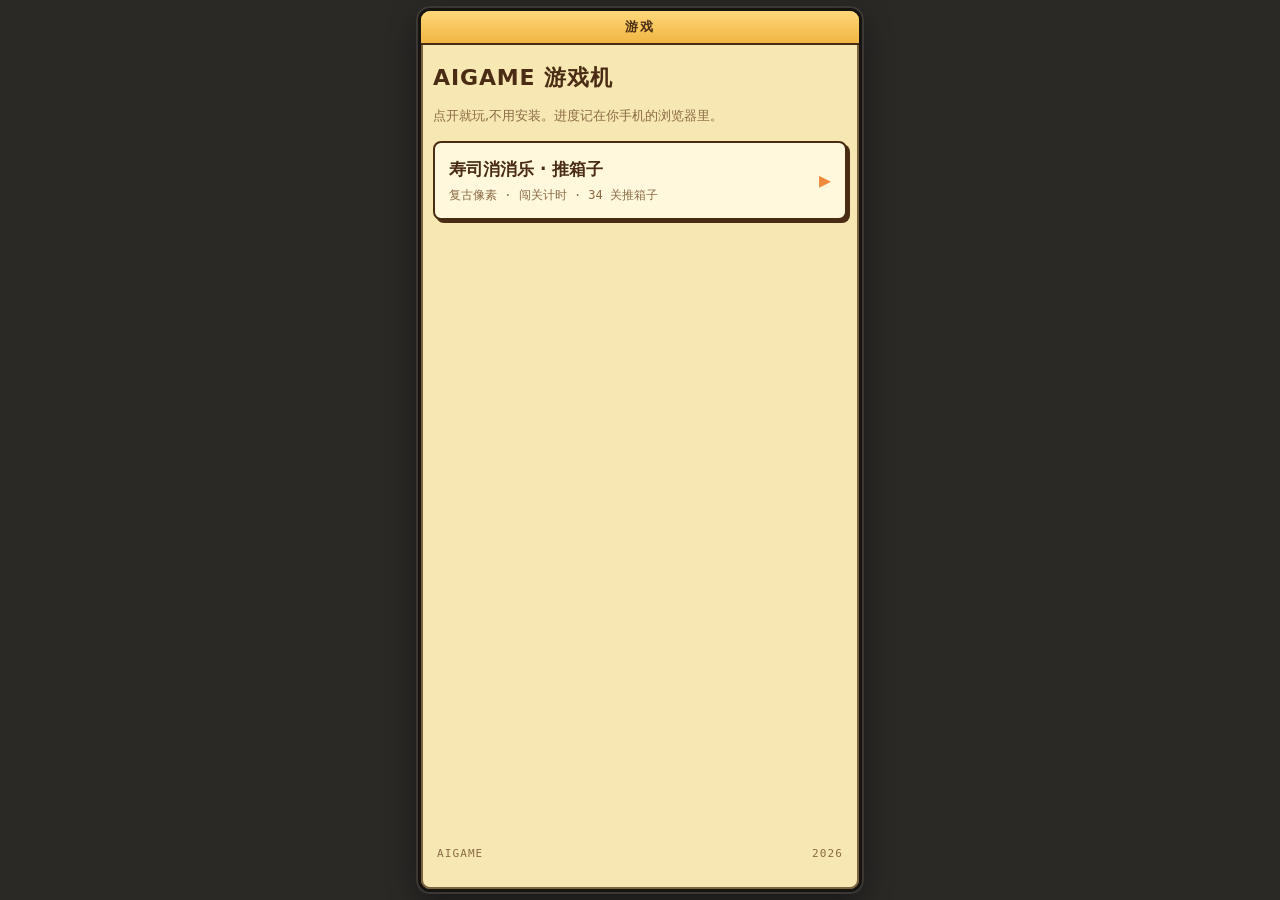
==== index.html @ 18b5674c "aigame: 寿司消消乐 + 推箱子 单文件小游戏 Co-Authored-By: Claude Fable 5.1 <noreply@anthropic.com>" ====
<!DOCTYPE html>
<html lang="zh-CN">
<head>
<meta charset="utf-8">
<meta name="viewport" content="width=device-width,initial-scale=1,viewport-fit=cover">
<meta name="theme-color" content="#2b2926">
<title>AIGAME 游戏机</title>
<style>
:root{--lcd:#f7e7b2;--lcd-deep:#eed58f;--card:#fff8dd;--ink:#4a2c15;--ink-soft:#8a6a45;--accent:#f08a3c;--bezel:#2b2926}
*{box-sizing:border-box}
html,body{margin:0;height:100%}
body{background:var(--bezel);color:var(--ink);font-family:"PingFang SC","Microsoft YaHei","Noto Sans CJK SC",system-ui,sans-serif;font-size:14px;line-height:1.5;-webkit-tap-highlight-color:transparent}
#phone{max-width:460px;margin:0 auto;min-height:100vh;min-height:100dvh;padding:8px 8px calc(8px + env(safe-area-inset-bottom));display:flex;flex-direction:column}
#screen{flex:1;background:var(--lcd);border:3px solid #17140f;border-radius:12px;box-shadow:inset 0 0 0 2px #7d6440,0 0 0 2px #3a3734,0 10px 30px rgba(0,0,0,.45);overflow:hidden;display:flex;flex-direction:column}
.bar{padding:6px 12px;background:linear-gradient(#ffd77a,#f0b642);border-bottom:2px solid var(--ink);font-family:ui-monospace,Menlo,Consolas,monospace;font-weight:700;letter-spacing:.12em;font-size:13px;text-align:center}
.menu{padding:16px 12px;display:flex;flex-direction:column;gap:12px;flex:1}
h1{margin:0;font-size:22px;letter-spacing:.04em}
.lead{margin:0 0 4px;color:var(--ink-soft);font-size:13px}
a.item{display:grid;grid-template-columns:1fr auto;align-items:center;gap:12px;padding:14px 14px;background:var(--card);border:2px solid var(--ink);border-radius:8px;box-shadow:3px 3px 0 var(--ink);color:inherit;text-decoration:none}
a.item:active{transform:translate(2px,2px);box-shadow:1px 1px 0 var(--ink)}
a.item .t{font-weight:700;font-size:17px;display:block}
a.item .s{display:block;color:var(--ink-soft);font-size:12px;margin-top:3px;font-family:ui-monospace,Menlo,Consolas,monospace}
a.item .go{color:var(--accent);font-weight:700;font-size:20px;font-family:ui-monospace,Menlo,Consolas,monospace}
.foot{margin-top:auto;font-family:ui-monospace,Menlo,Consolas,monospace;font-size:11px;color:var(--ink-soft);letter-spacing:.1em;display:flex;justify-content:space-between;padding:4px 4px 0}
</style>
</head>
<body>
<div id="phone"><div id="screen">
  <div class="bar">游戏</div>
  <div class="menu">
    <h1>AIGAME 游戏机</h1>
    <p class="lead">点开就玩,不用安装。进度记在你手机的浏览器里。</p>
    <a class="item" href="sushi-sokoban/"><span><span class="t">寿司消消乐 · 推箱子</span><span class="s">复古像素 · 闯关计时 · 34 关推箱子</span></span><span class="go">▶</span></a>
    <p class="foot"><span>AIGAME</span><span>2026</span></p>
  </div>
</div></div>
</body>
</html>
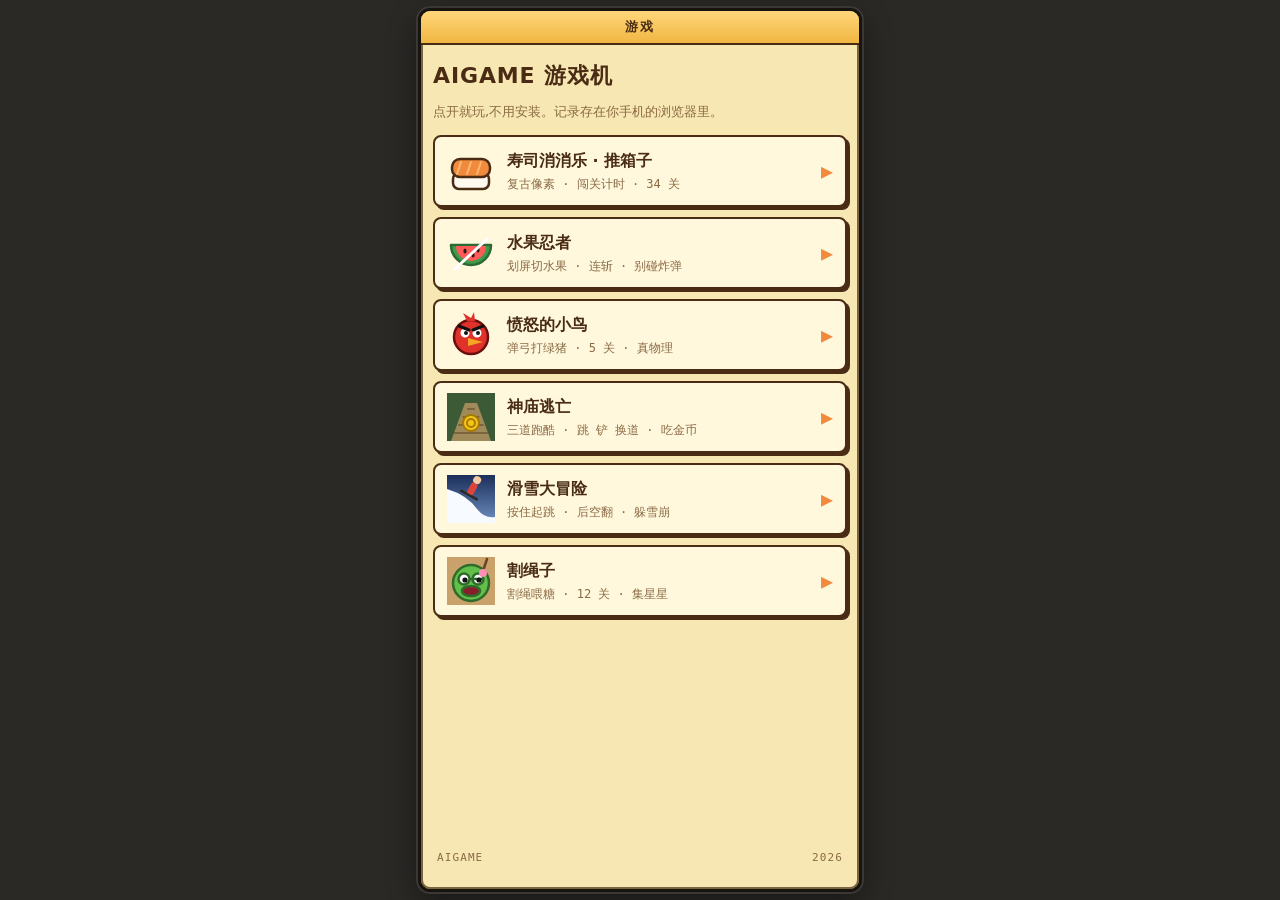
==== commit 1089a72b: "新增 5 个游戏:水果忍者、愤怒的小鸟、神庙逃亡、滑雪大冒险、割绳子;公共壳 common/;首页列表 Co-Authored-By: Claude Fable 5.1 <noreply@anthro" ====
--- a/index.html
+++ b/index.html
@@ -13,15 +13,16 @@
 #phone{max-width:460px;margin:0 auto;min-height:100vh;min-height:100dvh;padding:8px 8px calc(8px + env(safe-area-inset-bottom));display:flex;flex-direction:column}
 #screen{flex:1;background:var(--lcd);border:3px solid #17140f;border-radius:12px;box-shadow:inset 0 0 0 2px #7d6440,0 0 0 2px #3a3734,0 10px 30px rgba(0,0,0,.45);overflow:hidden;display:flex;flex-direction:column}
 .bar{padding:6px 12px;background:linear-gradient(#ffd77a,#f0b642);border-bottom:2px solid var(--ink);font-family:ui-monospace,Menlo,Consolas,monospace;font-weight:700;letter-spacing:.12em;font-size:13px;text-align:center}
-.menu{padding:16px 12px;display:flex;flex-direction:column;gap:12px;flex:1}
+.menu{padding:14px 12px 12px;display:flex;flex-direction:column;gap:10px;flex:1}
 h1{margin:0;font-size:22px;letter-spacing:.04em}
 .lead{margin:0 0 4px;color:var(--ink-soft);font-size:13px}
-a.item{display:grid;grid-template-columns:1fr auto;align-items:center;gap:12px;padding:14px 14px;background:var(--card);border:2px solid var(--ink);border-radius:8px;box-shadow:3px 3px 0 var(--ink);color:inherit;text-decoration:none}
+a.item{display:grid;grid-template-columns:48px 1fr auto;align-items:center;gap:12px;padding:10px 12px;background:var(--card);border:2px solid var(--ink);border-radius:8px;box-shadow:3px 3px 0 var(--ink);color:inherit;text-decoration:none}
 a.item:active{transform:translate(2px,2px);box-shadow:1px 1px 0 var(--ink)}
-a.item .t{font-weight:700;font-size:17px;display:block}
-a.item .s{display:block;color:var(--ink-soft);font-size:12px;margin-top:3px;font-family:ui-monospace,Menlo,Consolas,monospace}
+a.item canvas{width:48px;height:48px;display:block}
+a.item .t{font-weight:700;font-size:16px;display:block}
+a.item .s{display:block;color:var(--ink-soft);font-size:12px;margin-top:2px;font-family:ui-monospace,Menlo,Consolas,monospace}
 a.item .go{color:var(--accent);font-weight:700;font-size:20px;font-family:ui-monospace,Menlo,Consolas,monospace}
-.foot{margin-top:auto;font-family:ui-monospace,Menlo,Consolas,monospace;font-size:11px;color:var(--ink-soft);letter-spacing:.1em;display:flex;justify-content:space-between;padding:4px 4px 0}
+.foot{margin-top:auto;font-family:ui-monospace,Menlo,Consolas,monospace;font-size:11px;color:var(--ink-soft);letter-spacing:.1em;display:flex;justify-content:space-between;padding:6px 4px 0}
 </style>
 </head>
 <body>
@@ -29,10 +30,30 @@
   <div class="bar">游戏</div>
   <div class="menu">
     <h1>AIGAME 游戏机</h1>
-    <p class="lead">点开就玩,不用安装。进度记在你手机的浏览器里。</p>
-    <a class="item" href="sushi-sokoban/"><span><span class="t">寿司消消乐 · 推箱子</span><span class="s">复古像素 · 闯关计时 · 34 关推箱子</span></span><span class="go">▶</span></a>
+    <p class="lead">点开就玩,不用安装。记录存在你手机的浏览器里。</p>
+    <a class="item" href="sushi-sokoban/index.html"><canvas data-icon="sushi"></canvas><span><span class="t">寿司消消乐 · 推箱子</span><span class="s">复古像素 · 闯关计时 · 34 关</span></span><span class="go">▶</span></a>
+    <a class="item" href="fruit/index.html"><canvas data-icon="fruit"></canvas><span><span class="t">水果忍者</span><span class="s">划屏切水果 · 连斩 · 别碰炸弹</span></span><span class="go">▶</span></a>
+    <a class="item" href="birds/index.html"><canvas data-icon="birds"></canvas><span><span class="t">愤怒的小鸟</span><span class="s">弹弓打绿猪 · 5 关 · 真物理</span></span><span class="go">▶</span></a>
+    <a class="item" href="temple/index.html"><canvas data-icon="temple"></canvas><span><span class="t">神庙逃亡</span><span class="s">三道跑酷 · 跳 铲 换道 · 吃金币</span></span><span class="go">▶</span></a>
+    <a class="item" href="ski/index.html"><canvas data-icon="ski"></canvas><span><span class="t">滑雪大冒险</span><span class="s">按住起跳 · 后空翻 · 躲雪崩</span></span><span class="go">▶</span></a>
+    <a class="item" href="rope/index.html"><canvas data-icon="rope"></canvas><span><span class="t">割绳子</span><span class="s">割绳喂糖 · 12 关 · 集星星</span></span><span class="go">▶</span></a>
     <p class="foot"><span>AIGAME</span><span>2026</span></p>
   </div>
 </div></div>
+<script>
+(function(){
+const dpr=Math.min(3,window.devicePixelRatio||1);
+const draw={
+  sushi(g){g.fillStyle='#fffaf0';rr(g,6,26,36,16,6);g.fill();g.strokeStyle='#4a2c15';g.lineWidth=2.5;g.stroke();g.fillStyle='#f08a3c';rr(g,5,12,38,18,8);g.fill();g.stroke();g.strokeStyle='#ffb673';g.lineWidth=2;for(const x of [14,24,34]){g.beginPath();g.moveTo(x,15);g.lineTo(x-4,27);g.stroke();}},
+  fruit(g){g.fillStyle='#3f9a4a';g.beginPath();g.moveTo(6,16);g.arc(24,16,20,0,Math.PI);g.closePath();g.fill();g.strokeStyle='#2b6b33';g.lineWidth=2.5;g.stroke();g.fillStyle='#ff5a5a';g.beginPath();g.moveTo(9,17);g.arc(24,17,15,0,Math.PI);g.closePath();g.fill();g.fillStyle='#2a1a10';for(const p of [[18,22],[26,26],[31,21]]){g.beginPath();g.ellipse(p[0],p[1],1.6,2.6,0,0,6.28);g.fill();}g.strokeStyle='#fff';g.lineWidth=3;g.beginPath();g.moveTo(8,40);g.lineTo(40,10);g.stroke();},
+  birds(g){g.fillStyle='#e0322b';g.beginPath();g.arc(24,26,17,0,6.28);g.fill();g.strokeStyle='#6b100c';g.lineWidth=2.5;g.stroke();g.fillStyle='#fff';g.beginPath();g.arc(18,22,4.5,0,6.28);g.arc(30,22,4.5,0,6.28);g.fill();g.fillStyle='#111';g.beginPath();g.arc(19,22,2,0,6.28);g.arc(31,22,2,0,6.28);g.fill();g.strokeStyle='#111';g.lineWidth=3;g.beginPath();g.moveTo(12,15);g.lineTo(22,19);g.moveTo(36,15);g.lineTo(26,19);g.stroke();g.fillStyle='#f5a623';g.beginPath();g.moveTo(21,27);g.lineTo(36,31);g.lineTo(21,35);g.closePath();g.fill();g.fillStyle='#e0322b';g.beginPath();g.moveTo(20,10);g.lineTo(16,2);g.lineTo(24,7);g.lineTo(27,1);g.lineTo(28,10);g.closePath();g.fill();},
+  temple(g){g.fillStyle='#3d5a36';g.fillRect(0,0,48,48);g.fillStyle='#a08a5a';g.beginPath();g.moveTo(4,48);g.lineTo(18,10);g.lineTo(30,10);g.lineTo(44,48);g.closePath();g.fill();g.strokeStyle='rgba(60,40,20,.5)';g.lineWidth=1.5;for(let y=16;y<48;y+=8){g.beginPath();g.moveTo(24-(y-10)*0.55,y);g.lineTo(24+(y-10)*0.55,y);g.stroke();}g.fillStyle='#f5c518';g.beginPath();g.arc(24,30,8,0,6.28);g.fill();g.strokeStyle='#a87a00';g.lineWidth=2;g.stroke();g.beginPath();g.arc(24,30,4,0,6.28);g.stroke();},
+  ski(g){const sky=g.createLinearGradient(0,0,0,48);sky.addColorStop(0,'#1b2f5a');sky.addColorStop(1,'#6f8fc0');g.fillStyle=sky;g.fillRect(0,0,48,48);g.fillStyle='#f7fbff';g.beginPath();g.moveTo(0,14);g.quadraticCurveTo(20,20,30,34);g.quadraticCurveTo(38,44,48,42);g.lineTo(48,48);g.lineTo(0,48);g.closePath();g.fill();g.save();g.translate(22,20);g.rotate(0.5);g.strokeStyle='#2b2926';g.lineWidth=2.5;g.beginPath();g.moveTo(-9,0);g.lineTo(9,0);g.stroke();g.fillStyle='#d9453a';rr(g,-3.5,-13,7,12,2);g.fill();g.fillStyle='#f2c9a0';g.beginPath();g.arc(0,-17,4,0,6.28);g.fill();g.restore();},
+  rope(g){g.fillStyle='#c9a26b';g.fillRect(0,0,48,48);g.fillStyle='#62c04a';g.beginPath();g.arc(24,26,18,0,6.28);g.fill();g.strokeStyle='#2f6b2a';g.lineWidth=2.5;g.stroke();g.fillStyle='#fff';g.beginPath();g.arc(17,22,5.5,0,6.28);g.arc(31,22,5.5,0,6.28);g.fill();g.stroke();g.fillStyle='#111';g.beginPath();g.arc(18,23,2.6,0,6.28);g.arc(32,23,2.6,0,6.28);g.fill();g.fillStyle='#8a1d2a';g.beginPath();g.ellipse(24,34,9,5,0,0,6.28);g.fill();g.stroke();g.strokeStyle='#6b4423';g.lineWidth=2.5;g.beginPath();g.moveTo(40,2);g.lineTo(36,14);g.stroke();g.fillStyle='#ff8fb5';g.beginPath();g.arc(36,16,4,0,6.28);g.fill();}
+};
+function rr(g,x,y,w,h,r){g.beginPath();g.moveTo(x+r,y);g.arcTo(x+w,y,x+w,y+h,r);g.arcTo(x+w,y+h,x,y+h,r);g.arcTo(x,y+h,x,y,r);g.arcTo(x,y,x+w,y,r);g.closePath();}
+document.querySelectorAll('canvas[data-icon]').forEach(cv=>{cv.width=48*dpr;cv.height=48*dpr;const g=cv.getContext('2d');g.scale(dpr,dpr);g.lineJoin='round';g.lineCap='round';const fn=draw[cv.dataset.icon];if(fn)fn(g);});
+})();
+</script>
 </body>
 </html>
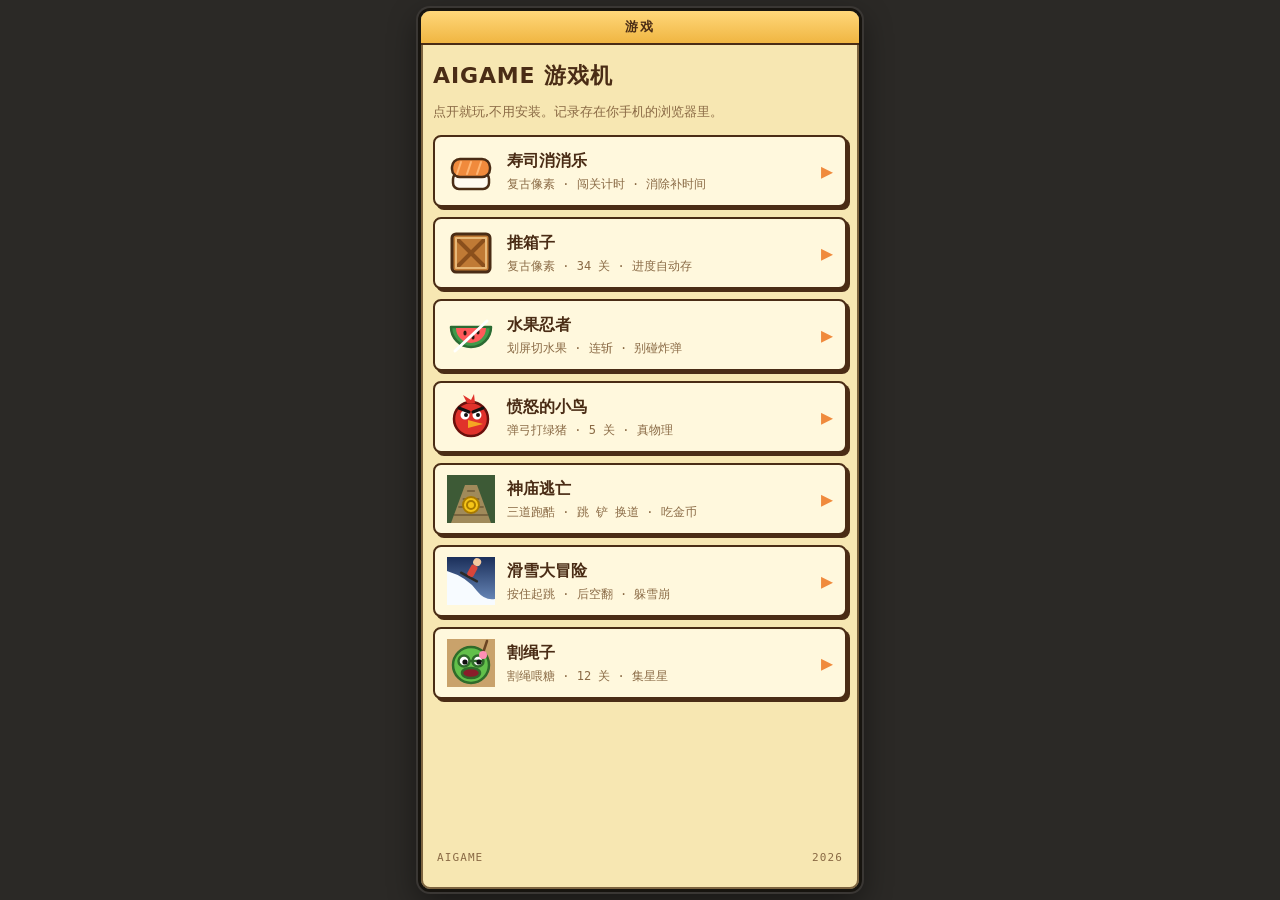
==== commit aee5fcf3: "修复:小鸟发射不出去(静态体质量坑);首页拆出推箱子入口;寿司页加更多游戏按钮 Co-Authored-By: Claude Fable 5.1 <noreply@anthropic.com>" ====
--- a/index.html
+++ b/index.html
@@ -31,7 +31,8 @@
   <div class="menu">
     <h1>AIGAME 游戏机</h1>
     <p class="lead">点开就玩,不用安装。记录存在你手机的浏览器里。</p>
-    <a class="item" href="sushi-sokoban/index.html"><canvas data-icon="sushi"></canvas><span><span class="t">寿司消消乐 · 推箱子</span><span class="s">复古像素 · 闯关计时 · 34 关</span></span><span class="go">▶</span></a>
+    <a class="item" href="sushi-sokoban/index.html#sushi"><canvas data-icon="sushi"></canvas><span><span class="t">寿司消消乐</span><span class="s">复古像素 · 闯关计时 · 消除补时间</span></span><span class="go">▶</span></a>
+    <a class="item" href="sushi-sokoban/index.html#sokoban"><canvas data-icon="sokoban"></canvas><span><span class="t">推箱子</span><span class="s">复古像素 · 34 关 · 进度自动存</span></span><span class="go">▶</span></a>
     <a class="item" href="fruit/index.html"><canvas data-icon="fruit"></canvas><span><span class="t">水果忍者</span><span class="s">划屏切水果 · 连斩 · 别碰炸弹</span></span><span class="go">▶</span></a>
     <a class="item" href="birds/index.html"><canvas data-icon="birds"></canvas><span><span class="t">愤怒的小鸟</span><span class="s">弹弓打绿猪 · 5 关 · 真物理</span></span><span class="go">▶</span></a>
     <a class="item" href="temple/index.html"><canvas data-icon="temple"></canvas><span><span class="t">神庙逃亡</span><span class="s">三道跑酷 · 跳 铲 换道 · 吃金币</span></span><span class="go">▶</span></a>
@@ -45,6 +46,7 @@
 const dpr=Math.min(3,window.devicePixelRatio||1);
 const draw={
   sushi(g){g.fillStyle='#fffaf0';rr(g,6,26,36,16,6);g.fill();g.strokeStyle='#4a2c15';g.lineWidth=2.5;g.stroke();g.fillStyle='#f08a3c';rr(g,5,12,38,18,8);g.fill();g.stroke();g.strokeStyle='#ffb673';g.lineWidth=2;for(const x of [14,24,34]){g.beginPath();g.moveTo(x,15);g.lineTo(x-4,27);g.stroke();}},
+  sokoban(g){g.fillStyle='#c07a35';rr(g,5,5,38,38,4);g.fill();g.strokeStyle='#4a2c15';g.lineWidth=3;g.stroke();g.strokeStyle='#8a4f1c';g.lineWidth=4;g.beginPath();g.moveTo(11,11);g.lineTo(37,37);g.moveTo(37,11);g.lineTo(11,37);g.stroke();g.strokeStyle='#e8b877';g.lineWidth=2;g.strokeRect(9,9,30,30);},
   fruit(g){g.fillStyle='#3f9a4a';g.beginPath();g.moveTo(6,16);g.arc(24,16,20,0,Math.PI);g.closePath();g.fill();g.strokeStyle='#2b6b33';g.lineWidth=2.5;g.stroke();g.fillStyle='#ff5a5a';g.beginPath();g.moveTo(9,17);g.arc(24,17,15,0,Math.PI);g.closePath();g.fill();g.fillStyle='#2a1a10';for(const p of [[18,22],[26,26],[31,21]]){g.beginPath();g.ellipse(p[0],p[1],1.6,2.6,0,0,6.28);g.fill();}g.strokeStyle='#fff';g.lineWidth=3;g.beginPath();g.moveTo(8,40);g.lineTo(40,10);g.stroke();},
   birds(g){g.fillStyle='#e0322b';g.beginPath();g.arc(24,26,17,0,6.28);g.fill();g.strokeStyle='#6b100c';g.lineWidth=2.5;g.stroke();g.fillStyle='#fff';g.beginPath();g.arc(18,22,4.5,0,6.28);g.arc(30,22,4.5,0,6.28);g.fill();g.fillStyle='#111';g.beginPath();g.arc(19,22,2,0,6.28);g.arc(31,22,2,0,6.28);g.fill();g.strokeStyle='#111';g.lineWidth=3;g.beginPath();g.moveTo(12,15);g.lineTo(22,19);g.moveTo(36,15);g.lineTo(26,19);g.stroke();g.fillStyle='#f5a623';g.beginPath();g.moveTo(21,27);g.lineTo(36,31);g.lineTo(21,35);g.closePath();g.fill();g.fillStyle='#e0322b';g.beginPath();g.moveTo(20,10);g.lineTo(16,2);g.lineTo(24,7);g.lineTo(27,1);g.lineTo(28,10);g.closePath();g.fill();},
   temple(g){g.fillStyle='#3d5a36';g.fillRect(0,0,48,48);g.fillStyle='#a08a5a';g.beginPath();g.moveTo(4,48);g.lineTo(18,10);g.lineTo(30,10);g.lineTo(44,48);g.closePath();g.fill();g.strokeStyle='rgba(60,40,20,.5)';g.lineWidth=1.5;for(let y=16;y<48;y+=8){g.beginPath();g.moveTo(24-(y-10)*0.55,y);g.lineTo(24+(y-10)*0.55,y);g.stroke();}g.fillStyle='#f5c518';g.beginPath();g.arc(24,30,8,0,6.28);g.fill();g.strokeStyle='#a87a00';g.lineWidth=2;g.stroke();g.beginPath();g.arc(24,30,4,0,6.28);g.stroke();},
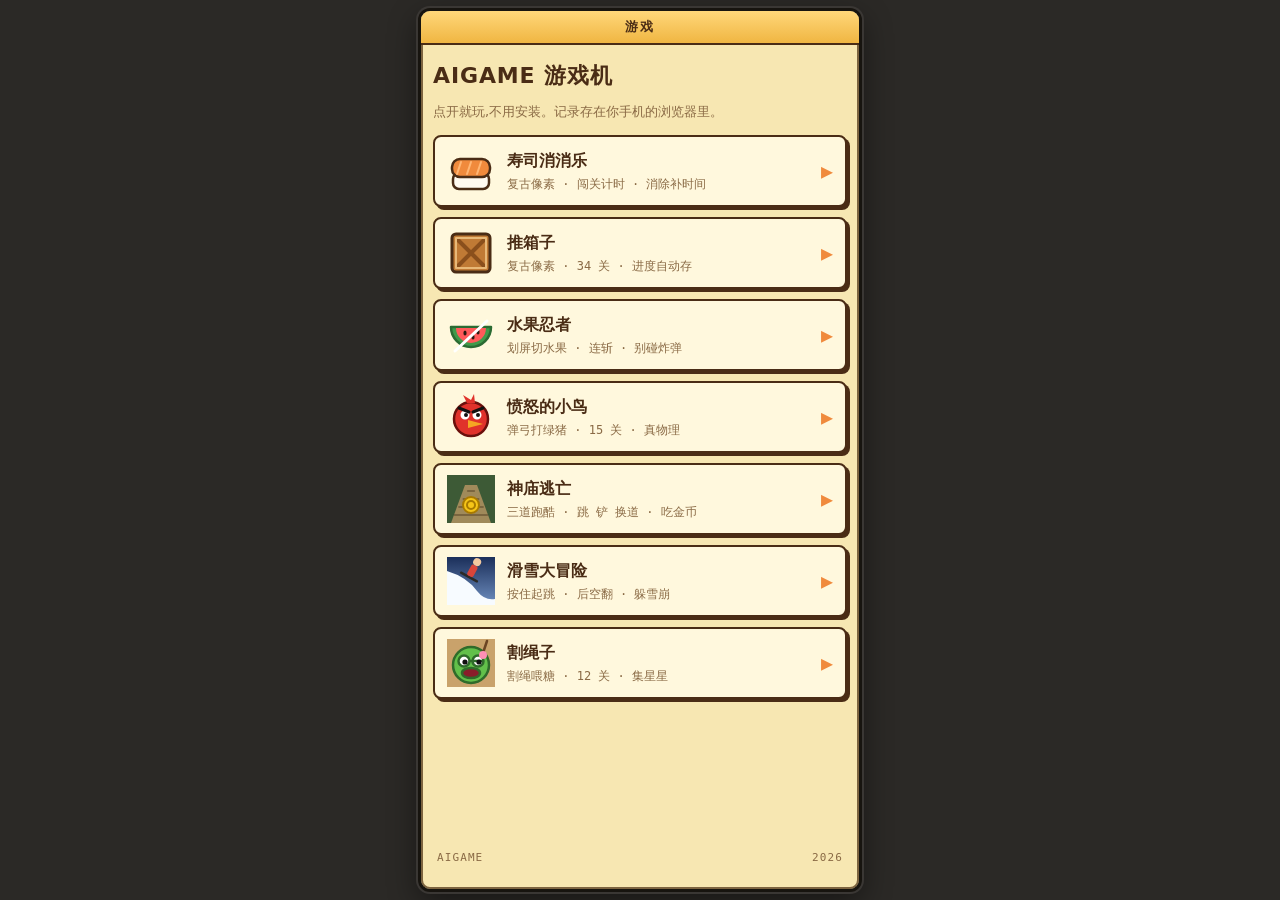
==== commit 57d949df: "愤怒的小鸟扩到 15 关;物理规则抽成引擎块;新增 test-birds 自动检验(开局稳定 + 贪心可通关) Co-Authored-By: Claude Fable 5.1 <noreply@an" ====
--- a/index.html
+++ b/index.html
@@ -34,7 +34,7 @@
     <a class="item" href="sushi-sokoban/index.html#sushi"><canvas data-icon="sushi"></canvas><span><span class="t">寿司消消乐</span><span class="s">复古像素 · 闯关计时 · 消除补时间</span></span><span class="go">▶</span></a>
     <a class="item" href="sushi-sokoban/index.html#sokoban"><canvas data-icon="sokoban"></canvas><span><span class="t">推箱子</span><span class="s">复古像素 · 34 关 · 进度自动存</span></span><span class="go">▶</span></a>
     <a class="item" href="fruit/index.html"><canvas data-icon="fruit"></canvas><span><span class="t">水果忍者</span><span class="s">划屏切水果 · 连斩 · 别碰炸弹</span></span><span class="go">▶</span></a>
-    <a class="item" href="birds/index.html"><canvas data-icon="birds"></canvas><span><span class="t">愤怒的小鸟</span><span class="s">弹弓打绿猪 · 5 关 · 真物理</span></span><span class="go">▶</span></a>
+    <a class="item" href="birds/index.html"><canvas data-icon="birds"></canvas><span><span class="t">愤怒的小鸟</span><span class="s">弹弓打绿猪 · 15 关 · 真物理</span></span><span class="go">▶</span></a>
     <a class="item" href="temple/index.html"><canvas data-icon="temple"></canvas><span><span class="t">神庙逃亡</span><span class="s">三道跑酷 · 跳 铲 换道 · 吃金币</span></span><span class="go">▶</span></a>
     <a class="item" href="ski/index.html"><canvas data-icon="ski"></canvas><span><span class="t">滑雪大冒险</span><span class="s">按住起跳 · 后空翻 · 躲雪崩</span></span><span class="go">▶</span></a>
     <a class="item" href="rope/index.html"><canvas data-icon="rope"></canvas><span><span class="t">割绳子</span><span class="s">割绳喂糖 · 12 关 · 集星星</span></span><span class="go">▶</span></a>
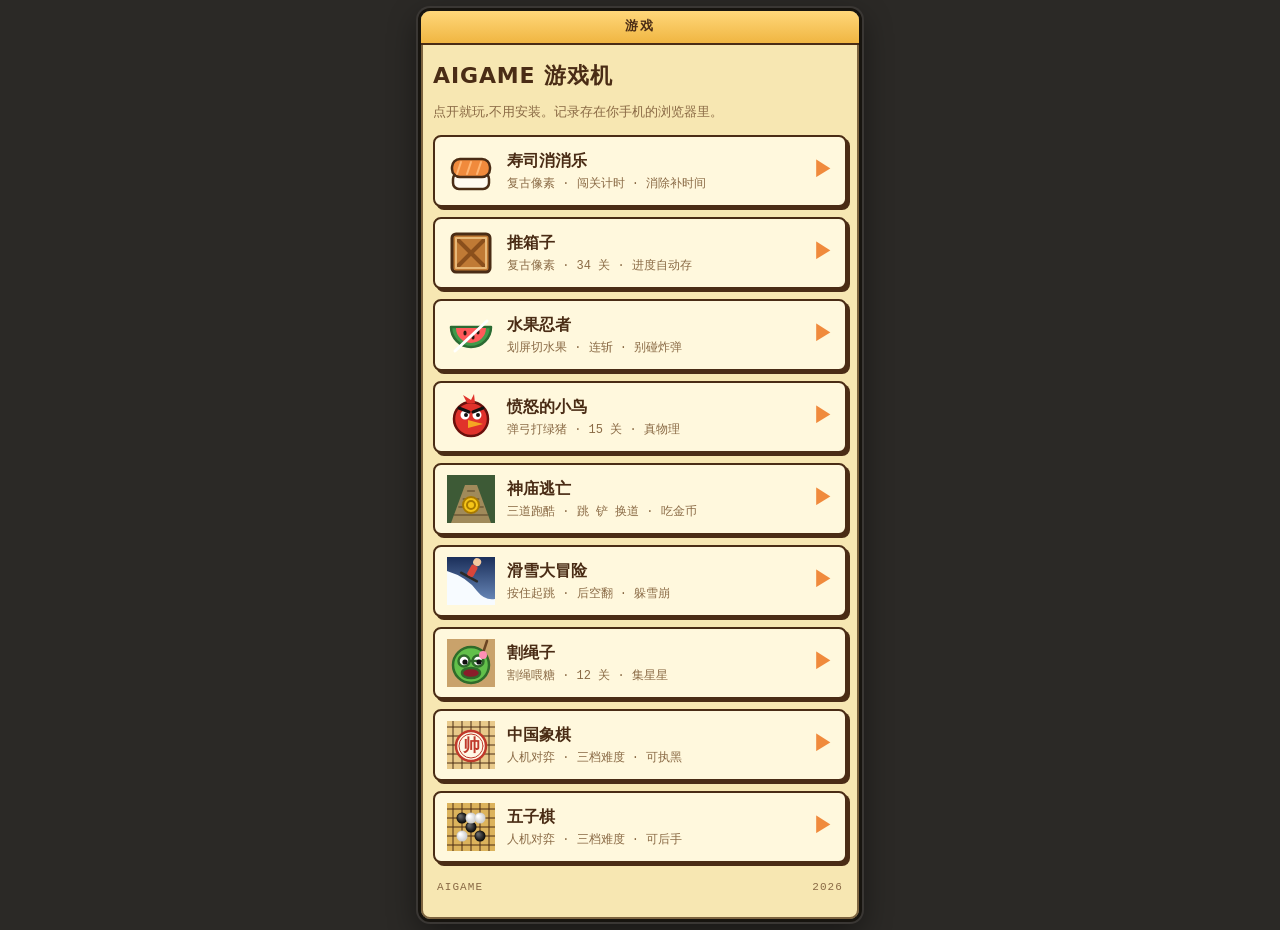
==== commit 5ef539f2: "新增中国象棋(alpha-beta 引擎 + Worker 后台思考)和五子棋(棋型评分 + 浅搜)人机对弈;引擎测试 test-xiangqi/test-gomoku Co-Authored-By:" ====
--- a/index.html
+++ b/index.html
@@ -38,6 +38,8 @@
     <a class="item" href="temple/index.html"><canvas data-icon="temple"></canvas><span><span class="t">神庙逃亡</span><span class="s">三道跑酷 · 跳 铲 换道 · 吃金币</span></span><span class="go">▶</span></a>
     <a class="item" href="ski/index.html"><canvas data-icon="ski"></canvas><span><span class="t">滑雪大冒险</span><span class="s">按住起跳 · 后空翻 · 躲雪崩</span></span><span class="go">▶</span></a>
     <a class="item" href="rope/index.html"><canvas data-icon="rope"></canvas><span><span class="t">割绳子</span><span class="s">割绳喂糖 · 12 关 · 集星星</span></span><span class="go">▶</span></a>
+    <a class="item" href="xiangqi/index.html"><canvas data-icon="xiangqi"></canvas><span><span class="t">中国象棋</span><span class="s">人机对弈 · 三档难度 · 可执黑</span></span><span class="go">▶</span></a>
+    <a class="item" href="gomoku/index.html"><canvas data-icon="gomoku"></canvas><span><span class="t">五子棋</span><span class="s">人机对弈 · 三档难度 · 可后手</span></span><span class="go">▶</span></a>
     <p class="foot"><span>AIGAME</span><span>2026</span></p>
   </div>
 </div></div>
@@ -47,6 +49,8 @@
 const draw={
   sushi(g){g.fillStyle='#fffaf0';rr(g,6,26,36,16,6);g.fill();g.strokeStyle='#4a2c15';g.lineWidth=2.5;g.stroke();g.fillStyle='#f08a3c';rr(g,5,12,38,18,8);g.fill();g.stroke();g.strokeStyle='#ffb673';g.lineWidth=2;for(const x of [14,24,34]){g.beginPath();g.moveTo(x,15);g.lineTo(x-4,27);g.stroke();}},
   sokoban(g){g.fillStyle='#c07a35';rr(g,5,5,38,38,4);g.fill();g.strokeStyle='#4a2c15';g.lineWidth=3;g.stroke();g.strokeStyle='#8a4f1c';g.lineWidth=4;g.beginPath();g.moveTo(11,11);g.lineTo(37,37);g.moveTo(37,11);g.lineTo(11,37);g.stroke();g.strokeStyle='#e8b877';g.lineWidth=2;g.strokeRect(9,9,30,30);},
+  xiangqi(g){g.fillStyle='#e8c98a';g.fillRect(0,0,48,48);g.strokeStyle='#4a2c15';g.lineWidth=1;for(let k=6;k<48;k+=9){g.beginPath();g.moveTo(k,0);g.lineTo(k,48);g.moveTo(0,k);g.lineTo(48,k);g.stroke();}g.fillStyle='#fff8e6';g.beginPath();g.arc(24,25,15,0,6.28);g.fill();g.strokeStyle='#c0392b';g.lineWidth=2.5;g.stroke();g.beginPath();g.arc(24,25,12,0,6.28);g.lineWidth=1;g.stroke();g.fillStyle='#c0392b';g.font='bold 17px "KaiTi","STKaiti",serif';g.textAlign='center';g.textBaseline='middle';g.fillText('帅',24,26);},
+  gomoku(g){g.fillStyle='#dcb35c';g.fillRect(0,0,48,48);g.strokeStyle='#4a2c15';g.lineWidth=1;for(let k=6;k<48;k+=9){g.beginPath();g.moveTo(k,0);g.lineTo(k,48);g.moveTo(0,k);g.lineTo(48,k);g.stroke();}const st=(x,y,b)=>{const gr=g.createRadialGradient(x-2,y-2,1,x,y,5.5);if(b){gr.addColorStop(0,'#666');gr.addColorStop(1,'#050505');}else{gr.addColorStop(0,'#fff');gr.addColorStop(1,'#c9c9c9');}g.fillStyle=gr;g.beginPath();g.arc(x,y,5.5,0,6.28);g.fill();};st(15,15,1);st(24,24,1);st(33,33,1);st(24,15,0);st(15,33,0);st(33,15,0);},
   fruit(g){g.fillStyle='#3f9a4a';g.beginPath();g.moveTo(6,16);g.arc(24,16,20,0,Math.PI);g.closePath();g.fill();g.strokeStyle='#2b6b33';g.lineWidth=2.5;g.stroke();g.fillStyle='#ff5a5a';g.beginPath();g.moveTo(9,17);g.arc(24,17,15,0,Math.PI);g.closePath();g.fill();g.fillStyle='#2a1a10';for(const p of [[18,22],[26,26],[31,21]]){g.beginPath();g.ellipse(p[0],p[1],1.6,2.6,0,0,6.28);g.fill();}g.strokeStyle='#fff';g.lineWidth=3;g.beginPath();g.moveTo(8,40);g.lineTo(40,10);g.stroke();},
   birds(g){g.fillStyle='#e0322b';g.beginPath();g.arc(24,26,17,0,6.28);g.fill();g.strokeStyle='#6b100c';g.lineWidth=2.5;g.stroke();g.fillStyle='#fff';g.beginPath();g.arc(18,22,4.5,0,6.28);g.arc(30,22,4.5,0,6.28);g.fill();g.fillStyle='#111';g.beginPath();g.arc(19,22,2,0,6.28);g.arc(31,22,2,0,6.28);g.fill();g.strokeStyle='#111';g.lineWidth=3;g.beginPath();g.moveTo(12,15);g.lineTo(22,19);g.moveTo(36,15);g.lineTo(26,19);g.stroke();g.fillStyle='#f5a623';g.beginPath();g.moveTo(21,27);g.lineTo(36,31);g.lineTo(21,35);g.closePath();g.fill();g.fillStyle='#e0322b';g.beginPath();g.moveTo(20,10);g.lineTo(16,2);g.lineTo(24,7);g.lineTo(27,1);g.lineTo(28,10);g.closePath();g.fill();},
   temple(g){g.fillStyle='#3d5a36';g.fillRect(0,0,48,48);g.fillStyle='#a08a5a';g.beginPath();g.moveTo(4,48);g.lineTo(18,10);g.lineTo(30,10);g.lineTo(44,48);g.closePath();g.fill();g.strokeStyle='rgba(60,40,20,.5)';g.lineWidth=1.5;for(let y=16;y<48;y+=8){g.beginPath();g.moveTo(24-(y-10)*0.55,y);g.lineTo(24+(y-10)*0.55,y);g.stroke();}g.fillStyle='#f5c518';g.beginPath();g.arc(24,30,8,0,6.28);g.fill();g.strokeStyle='#a87a00';g.lineWidth=2;g.stroke();g.beginPath();g.arc(24,30,4,0,6.28);g.stroke();},
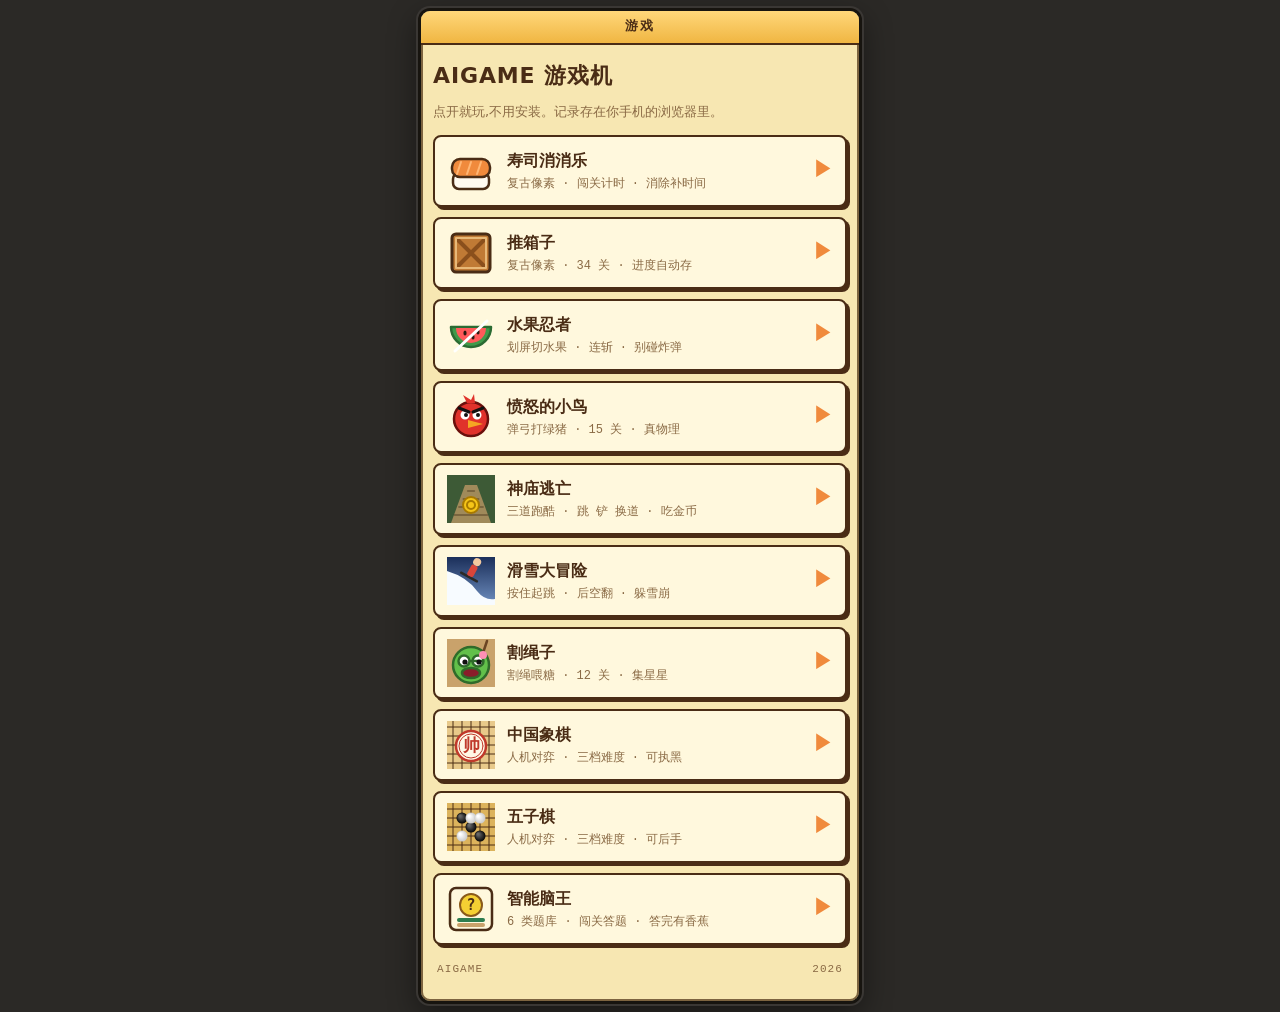
==== commit 7d1f2c22: "新增智能脑王答题:6 类题库 482 题、闯关随机出题、即时解析、结算页 + 香蕉;题库校验 test-quiz Co-Authored-By: Claude Fable 5.1 <noreply@a" ====
--- a/index.html
+++ b/index.html
@@ -40,6 +40,7 @@
     <a class="item" href="rope/index.html"><canvas data-icon="rope"></canvas><span><span class="t">割绳子</span><span class="s">割绳喂糖 · 12 关 · 集星星</span></span><span class="go">▶</span></a>
     <a class="item" href="xiangqi/index.html"><canvas data-icon="xiangqi"></canvas><span><span class="t">中国象棋</span><span class="s">人机对弈 · 三档难度 · 可执黑</span></span><span class="go">▶</span></a>
     <a class="item" href="gomoku/index.html"><canvas data-icon="gomoku"></canvas><span><span class="t">五子棋</span><span class="s">人机对弈 · 三档难度 · 可后手</span></span><span class="go">▶</span></a>
+    <a class="item" href="quiz/index.html"><canvas data-icon="quiz"></canvas><span><span class="t">智能脑王</span><span class="s">6 类题库 · 闯关答题 · 答完有香蕉</span></span><span class="go">▶</span></a>
     <p class="foot"><span>AIGAME</span><span>2026</span></p>
   </div>
 </div></div>
@@ -51,6 +52,7 @@
   sokoban(g){g.fillStyle='#c07a35';rr(g,5,5,38,38,4);g.fill();g.strokeStyle='#4a2c15';g.lineWidth=3;g.stroke();g.strokeStyle='#8a4f1c';g.lineWidth=4;g.beginPath();g.moveTo(11,11);g.lineTo(37,37);g.moveTo(37,11);g.lineTo(11,37);g.stroke();g.strokeStyle='#e8b877';g.lineWidth=2;g.strokeRect(9,9,30,30);},
   xiangqi(g){g.fillStyle='#e8c98a';g.fillRect(0,0,48,48);g.strokeStyle='#4a2c15';g.lineWidth=1;for(let k=6;k<48;k+=9){g.beginPath();g.moveTo(k,0);g.lineTo(k,48);g.moveTo(0,k);g.lineTo(48,k);g.stroke();}g.fillStyle='#fff8e6';g.beginPath();g.arc(24,25,15,0,6.28);g.fill();g.strokeStyle='#c0392b';g.lineWidth=2.5;g.stroke();g.beginPath();g.arc(24,25,12,0,6.28);g.lineWidth=1;g.stroke();g.fillStyle='#c0392b';g.font='bold 17px "KaiTi","STKaiti",serif';g.textAlign='center';g.textBaseline='middle';g.fillText('帅',24,26);},
   gomoku(g){g.fillStyle='#dcb35c';g.fillRect(0,0,48,48);g.strokeStyle='#4a2c15';g.lineWidth=1;for(let k=6;k<48;k+=9){g.beginPath();g.moveTo(k,0);g.lineTo(k,48);g.moveTo(0,k);g.lineTo(48,k);g.stroke();}const st=(x,y,b)=>{const gr=g.createRadialGradient(x-2,y-2,1,x,y,5.5);if(b){gr.addColorStop(0,'#666');gr.addColorStop(1,'#050505');}else{gr.addColorStop(0,'#fff');gr.addColorStop(1,'#c9c9c9');}g.fillStyle=gr;g.beginPath();g.arc(x,y,5.5,0,6.28);g.fill();};st(15,15,1);st(24,24,1);st(33,33,1);st(24,15,0);st(15,33,0);st(33,15,0);},
+  quiz(g){g.fillStyle='#fff8dd';rr(g,3,3,42,42,6);g.fill();g.strokeStyle='#4a2c15';g.lineWidth=2.5;g.stroke();g.fillStyle='#f5d033';g.beginPath();g.arc(24,20,11,0,6.28);g.fill();g.strokeStyle='#8a5a1a';g.lineWidth=2;g.stroke();g.fillStyle='#4a2c15';g.font='bold 15px ui-monospace,Menlo,Consolas,monospace';g.textAlign='center';g.textBaseline='middle';g.fillText('?',24,21);for(const y of [35,40]){g.fillStyle=y===35?'#2e7d4f':'#c9a26b';rr(g,10,y-2,28,4,2);g.fill();}},
   fruit(g){g.fillStyle='#3f9a4a';g.beginPath();g.moveTo(6,16);g.arc(24,16,20,0,Math.PI);g.closePath();g.fill();g.strokeStyle='#2b6b33';g.lineWidth=2.5;g.stroke();g.fillStyle='#ff5a5a';g.beginPath();g.moveTo(9,17);g.arc(24,17,15,0,Math.PI);g.closePath();g.fill();g.fillStyle='#2a1a10';for(const p of [[18,22],[26,26],[31,21]]){g.beginPath();g.ellipse(p[0],p[1],1.6,2.6,0,0,6.28);g.fill();}g.strokeStyle='#fff';g.lineWidth=3;g.beginPath();g.moveTo(8,40);g.lineTo(40,10);g.stroke();},
   birds(g){g.fillStyle='#e0322b';g.beginPath();g.arc(24,26,17,0,6.28);g.fill();g.strokeStyle='#6b100c';g.lineWidth=2.5;g.stroke();g.fillStyle='#fff';g.beginPath();g.arc(18,22,4.5,0,6.28);g.arc(30,22,4.5,0,6.28);g.fill();g.fillStyle='#111';g.beginPath();g.arc(19,22,2,0,6.28);g.arc(31,22,2,0,6.28);g.fill();g.strokeStyle='#111';g.lineWidth=3;g.beginPath();g.moveTo(12,15);g.lineTo(22,19);g.moveTo(36,15);g.lineTo(26,19);g.stroke();g.fillStyle='#f5a623';g.beginPath();g.moveTo(21,27);g.lineTo(36,31);g.lineTo(21,35);g.closePath();g.fill();g.fillStyle='#e0322b';g.beginPath();g.moveTo(20,10);g.lineTo(16,2);g.lineTo(24,7);g.lineTo(27,1);g.lineTo(28,10);g.closePath();g.fill();},
   temple(g){g.fillStyle='#3d5a36';g.fillRect(0,0,48,48);g.fillStyle='#a08a5a';g.beginPath();g.moveTo(4,48);g.lineTo(18,10);g.lineTo(30,10);g.lineTo(44,48);g.closePath();g.fill();g.strokeStyle='rgba(60,40,20,.5)';g.lineWidth=1.5;for(let y=16;y<48;y+=8){g.beginPath();g.moveTo(24-(y-10)*0.55,y);g.lineTo(24+(y-10)*0.55,y);g.stroke();}g.fillStyle='#f5c518';g.beginPath();g.arc(24,30,8,0,6.28);g.fill();g.strokeStyle='#a87a00';g.lineWidth=2;g.stroke();g.beginPath();g.arc(24,30,4,0,6.28);g.stroke();},
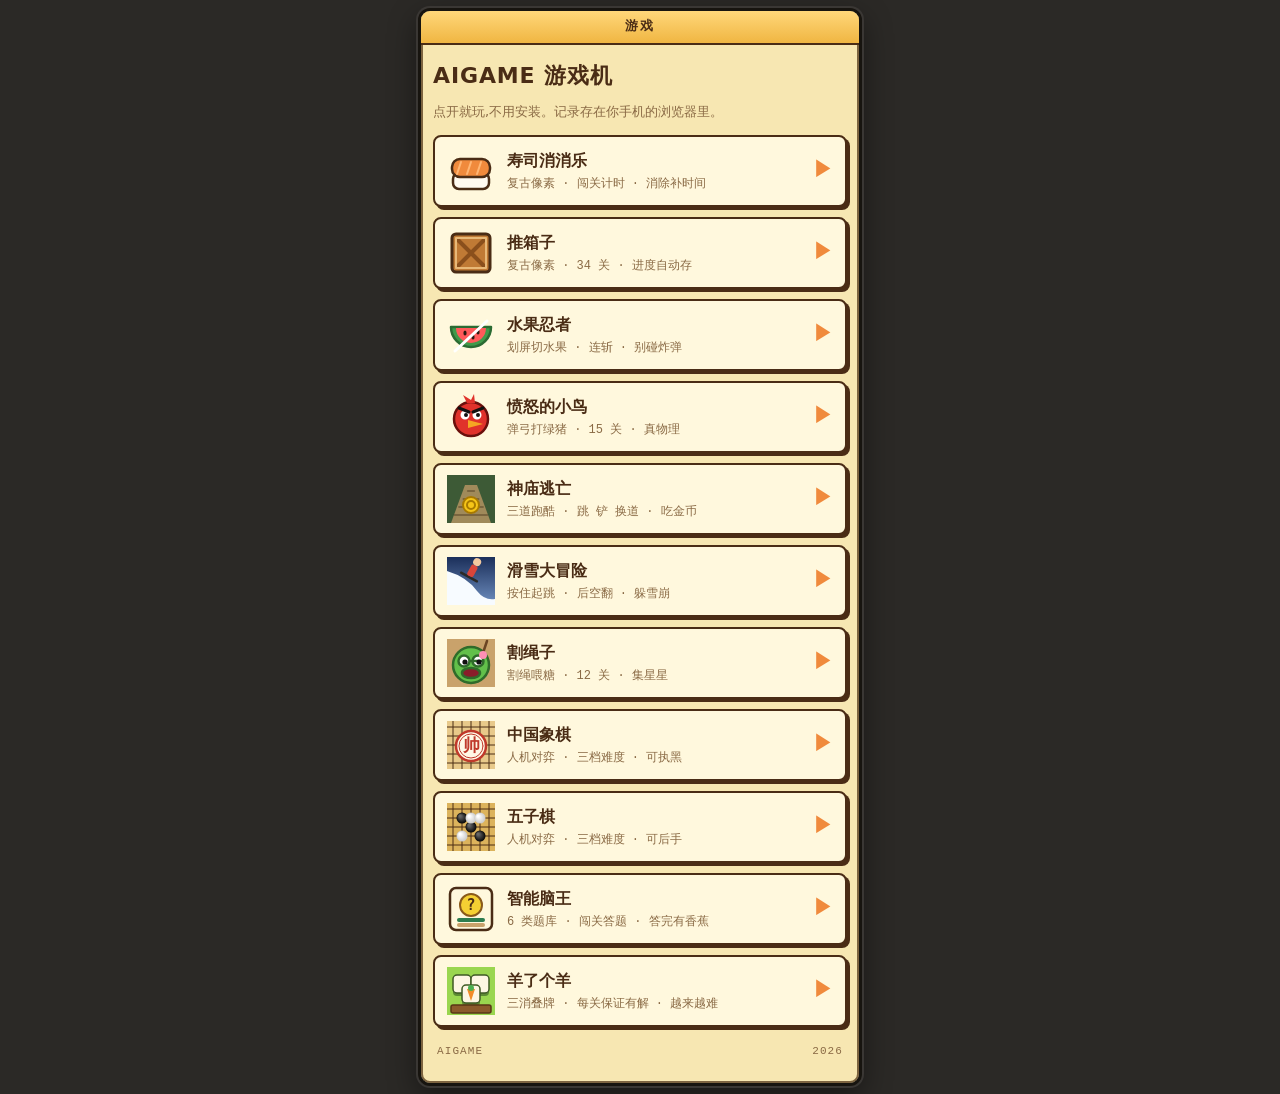
==== commit 7c31b782: "新增羊了个羊:倒推构造保证有解的三消叠牌,移出/撤销/洗牌道具,农场风美术;test-sheep 回放验证 Co-Authored-By: Claude Fable 5.1 <noreply@anth" ====
--- a/index.html
+++ b/index.html
@@ -41,6 +41,7 @@
     <a class="item" href="xiangqi/index.html"><canvas data-icon="xiangqi"></canvas><span><span class="t">中国象棋</span><span class="s">人机对弈 · 三档难度 · 可执黑</span></span><span class="go">▶</span></a>
     <a class="item" href="gomoku/index.html"><canvas data-icon="gomoku"></canvas><span><span class="t">五子棋</span><span class="s">人机对弈 · 三档难度 · 可后手</span></span><span class="go">▶</span></a>
     <a class="item" href="quiz/index.html"><canvas data-icon="quiz"></canvas><span><span class="t">智能脑王</span><span class="s">6 类题库 · 闯关答题 · 答完有香蕉</span></span><span class="go">▶</span></a>
+    <a class="item" href="sheep/index.html"><canvas data-icon="sheep"></canvas><span><span class="t">羊了个羊</span><span class="s">三消叠牌 · 每关保证有解 · 越来越难</span></span><span class="go">▶</span></a>
     <p class="foot"><span>AIGAME</span><span>2026</span></p>
   </div>
 </div></div>
@@ -53,6 +54,7 @@
   xiangqi(g){g.fillStyle='#e8c98a';g.fillRect(0,0,48,48);g.strokeStyle='#4a2c15';g.lineWidth=1;for(let k=6;k<48;k+=9){g.beginPath();g.moveTo(k,0);g.lineTo(k,48);g.moveTo(0,k);g.lineTo(48,k);g.stroke();}g.fillStyle='#fff8e6';g.beginPath();g.arc(24,25,15,0,6.28);g.fill();g.strokeStyle='#c0392b';g.lineWidth=2.5;g.stroke();g.beginPath();g.arc(24,25,12,0,6.28);g.lineWidth=1;g.stroke();g.fillStyle='#c0392b';g.font='bold 17px "KaiTi","STKaiti",serif';g.textAlign='center';g.textBaseline='middle';g.fillText('帅',24,26);},
   gomoku(g){g.fillStyle='#dcb35c';g.fillRect(0,0,48,48);g.strokeStyle='#4a2c15';g.lineWidth=1;for(let k=6;k<48;k+=9){g.beginPath();g.moveTo(k,0);g.lineTo(k,48);g.moveTo(0,k);g.lineTo(48,k);g.stroke();}const st=(x,y,b)=>{const gr=g.createRadialGradient(x-2,y-2,1,x,y,5.5);if(b){gr.addColorStop(0,'#666');gr.addColorStop(1,'#050505');}else{gr.addColorStop(0,'#fff');gr.addColorStop(1,'#c9c9c9');}g.fillStyle=gr;g.beginPath();g.arc(x,y,5.5,0,6.28);g.fill();};st(15,15,1);st(24,24,1);st(33,33,1);st(24,15,0);st(15,33,0);st(33,15,0);},
   quiz(g){g.fillStyle='#fff8dd';rr(g,3,3,42,42,6);g.fill();g.strokeStyle='#4a2c15';g.lineWidth=2.5;g.stroke();g.fillStyle='#f5d033';g.beginPath();g.arc(24,20,11,0,6.28);g.fill();g.strokeStyle='#8a5a1a';g.lineWidth=2;g.stroke();g.fillStyle='#4a2c15';g.font='bold 15px ui-monospace,Menlo,Consolas,monospace';g.textAlign='center';g.textBaseline='middle';g.fillText('?',24,21);for(const y of [35,40]){g.fillStyle=y===35?'#2e7d4f':'#c9a26b';rr(g,10,y-2,28,4,2);g.fill();}},
+  sheep(g){g.fillStyle='#9ad64f';g.fillRect(0,0,48,48);const tile=(x,y)=>{g.fillStyle='#5d8a33';rr(g,x,y+3,18,18,4);g.fill();g.fillStyle='#fdf6e3';rr(g,x,y,18,18,4);g.fill();g.strokeStyle='#3f5a25';g.lineWidth=1.5;g.stroke();};tile(6,8);tile(24,8);tile(15,18);g.fillStyle='#f28c28';g.beginPath();g.moveTo(20,22);g.lineTo(28,22);g.lineTo(24,34);g.closePath();g.fill();g.fillStyle='#4caf50';g.beginPath();g.arc(24,21,3,0,6.28);g.fill();g.fillStyle='#8b5a2b';rr(g,4,38,40,8,2);g.fill();g.strokeStyle='#5a3616';g.lineWidth=1.5;g.stroke();},
   fruit(g){g.fillStyle='#3f9a4a';g.beginPath();g.moveTo(6,16);g.arc(24,16,20,0,Math.PI);g.closePath();g.fill();g.strokeStyle='#2b6b33';g.lineWidth=2.5;g.stroke();g.fillStyle='#ff5a5a';g.beginPath();g.moveTo(9,17);g.arc(24,17,15,0,Math.PI);g.closePath();g.fill();g.fillStyle='#2a1a10';for(const p of [[18,22],[26,26],[31,21]]){g.beginPath();g.ellipse(p[0],p[1],1.6,2.6,0,0,6.28);g.fill();}g.strokeStyle='#fff';g.lineWidth=3;g.beginPath();g.moveTo(8,40);g.lineTo(40,10);g.stroke();},
   birds(g){g.fillStyle='#e0322b';g.beginPath();g.arc(24,26,17,0,6.28);g.fill();g.strokeStyle='#6b100c';g.lineWidth=2.5;g.stroke();g.fillStyle='#fff';g.beginPath();g.arc(18,22,4.5,0,6.28);g.arc(30,22,4.5,0,6.28);g.fill();g.fillStyle='#111';g.beginPath();g.arc(19,22,2,0,6.28);g.arc(31,22,2,0,6.28);g.fill();g.strokeStyle='#111';g.lineWidth=3;g.beginPath();g.moveTo(12,15);g.lineTo(22,19);g.moveTo(36,15);g.lineTo(26,19);g.stroke();g.fillStyle='#f5a623';g.beginPath();g.moveTo(21,27);g.lineTo(36,31);g.lineTo(21,35);g.closePath();g.fill();g.fillStyle='#e0322b';g.beginPath();g.moveTo(20,10);g.lineTo(16,2);g.lineTo(24,7);g.lineTo(27,1);g.lineTo(28,10);g.closePath();g.fill();},
   temple(g){g.fillStyle='#3d5a36';g.fillRect(0,0,48,48);g.fillStyle='#a08a5a';g.beginPath();g.moveTo(4,48);g.lineTo(18,10);g.lineTo(30,10);g.lineTo(44,48);g.closePath();g.fill();g.strokeStyle='rgba(60,40,20,.5)';g.lineWidth=1.5;for(let y=16;y<48;y+=8){g.beginPath();g.moveTo(24-(y-10)*0.55,y);g.lineTo(24+(y-10)*0.55,y);g.stroke();}g.fillStyle='#f5c518';g.beginPath();g.arc(24,30,8,0,6.28);g.fill();g.strokeStyle='#a87a00';g.lineWidth=2;g.stroke();g.beginPath();g.arc(24,30,4,0,6.28);g.stroke();},
